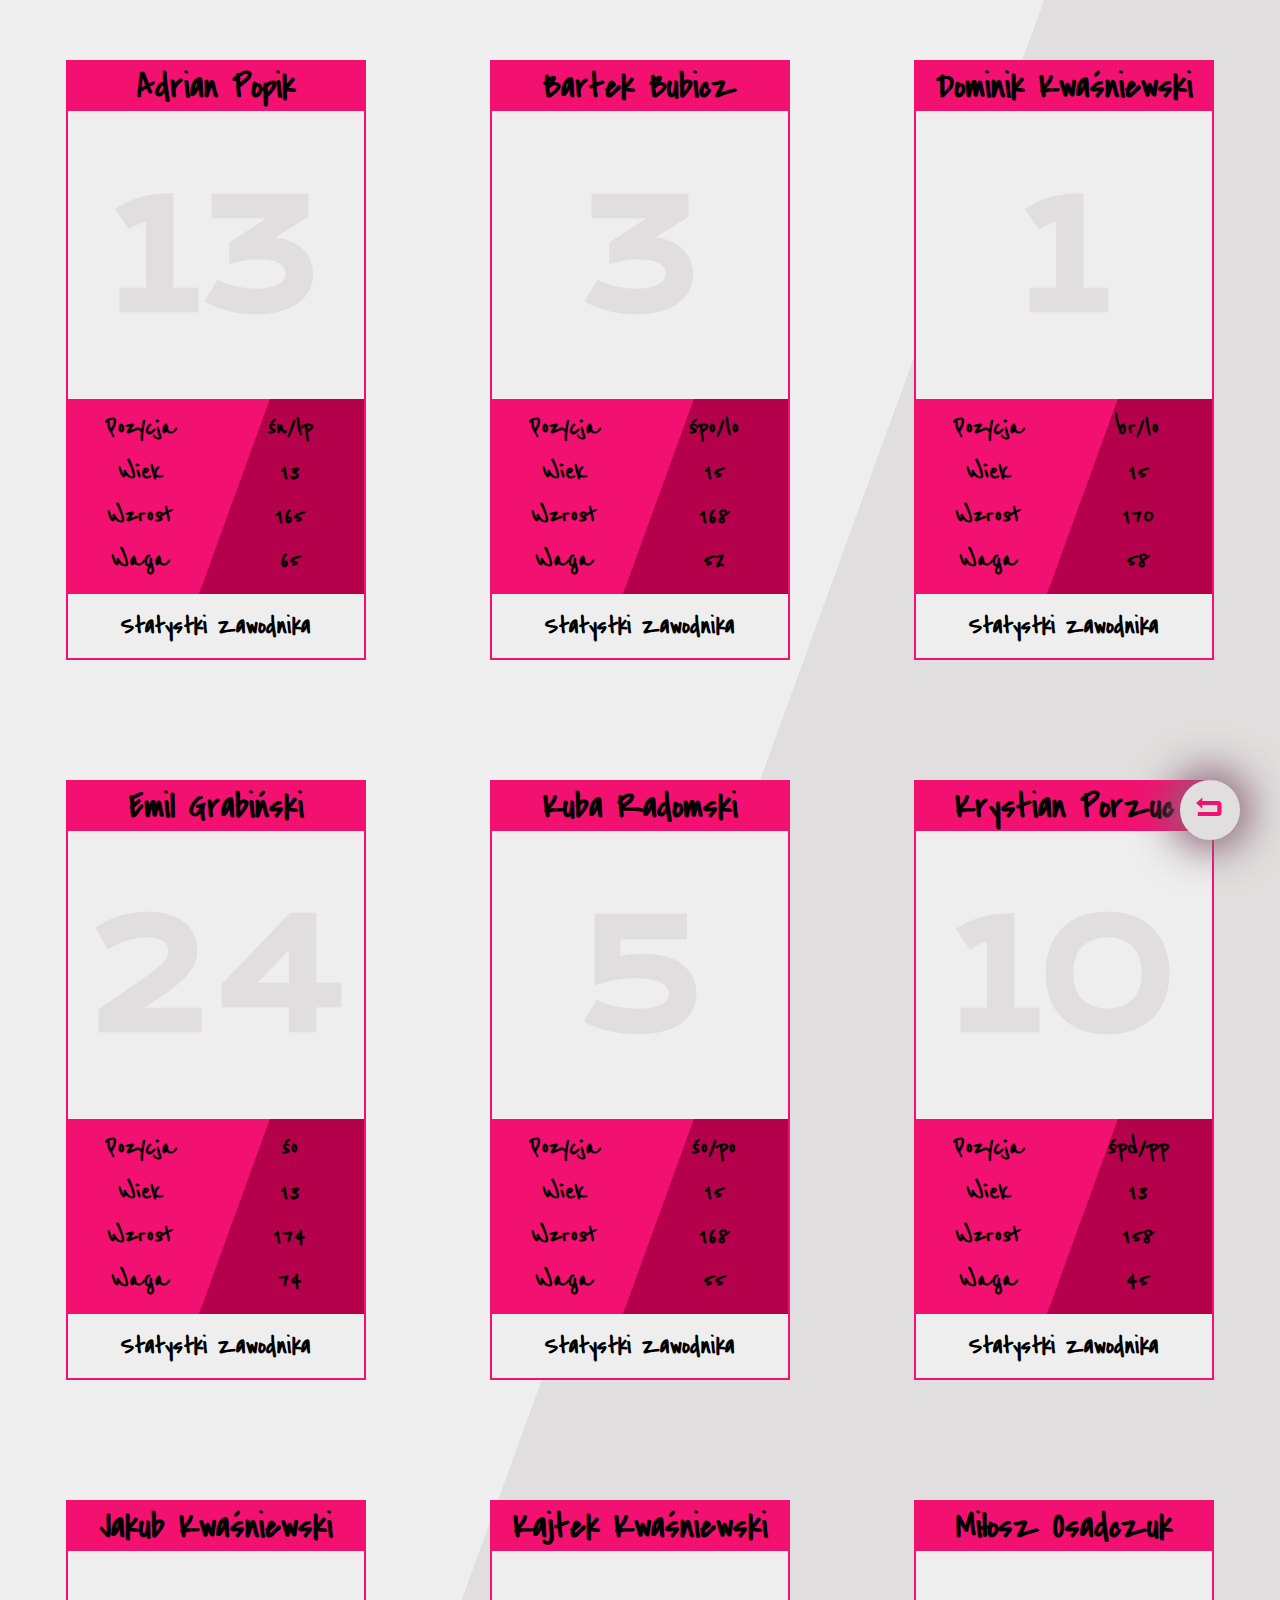
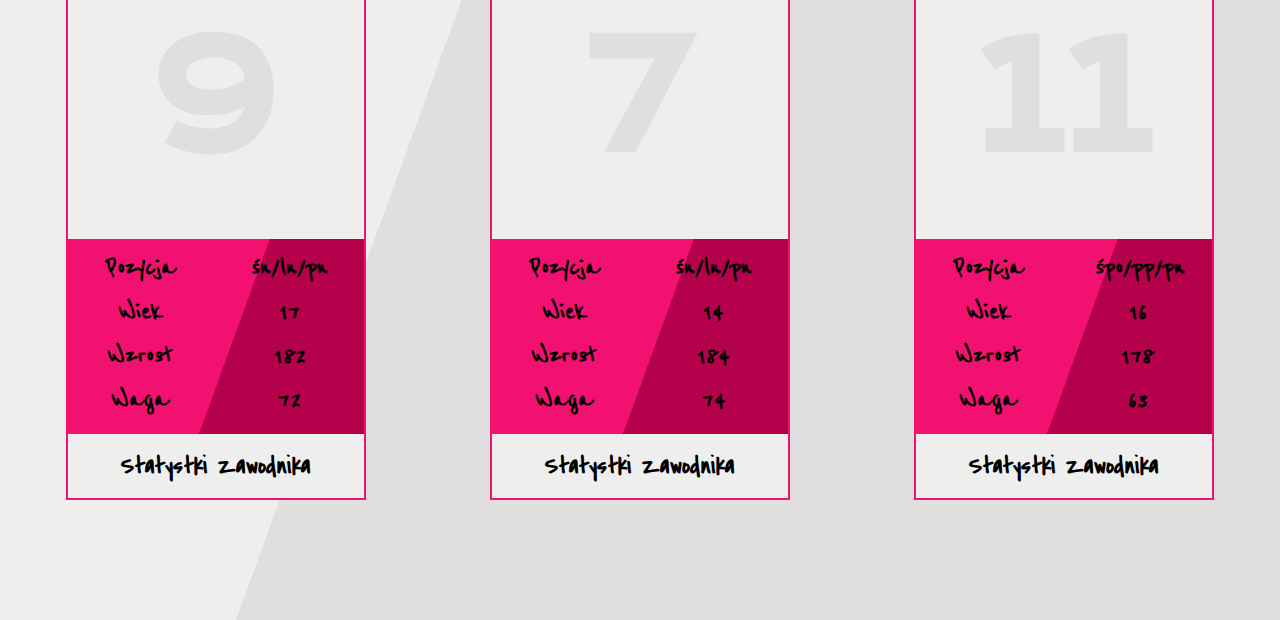
==== players/index.html @ 235dcdcd "Add files via upload" ====
<!DOCTYPE html>
<html lang="pl">
<head>
    <meta charset="UTF-8">
    <meta http-equiv="X-UA-Compatible" content="IE=edge">
    <meta name="viewport" content="width=device-width, initial-scale=1.0">
    <link rel="preconnect" href="https://fonts.gstatic.com">
    <link rel="icon" type="image/png" sizes="16x16"  href="/favicons/favicon-16x16.png">
    <meta name="msapplication-TileColor" content="#ffffff">
    <meta name="theme-color" content="#ffffff">
    <link href="https://fonts.googleapis.com/css2?family=Covered+By+Your+Grace&family=Krona+One&family=Reenie+Beanie&family=Roboto:wght@300&display=swap" rel="stylesheet">
    <link rel="stylesheet" href="fontello-c456f801/css/fontello.css" type="text/css"/>
    <link rel="stylesheet" href="new.css">
    <title>Zawodnicy</title>
</head>
<body>
    <div class="players">
        <div class="player">
            <h1 class="name">Adrian Popik</h1>
            <div class="box"><h2 class="nm">13</h2></div>
            <div class="info">
                <h2 class="poz">Pozycja</h2>
                <h2 class="poz nom">śn/lp</h2>
                <h2 class="wiek">Wiek</h2>
                <h2 class="wiek nom">13</h2>
                <h2 class="wzrost">Wzrost</h2>
                <h2 class="wzrost nom">165</h2>
                <h2 class="waga">Waga</h2>
                <h2 class="waga nom">65</h2>
            </div>
            <h2 class="stat"><a href="../index.html">Statystki Zawodnika</a></h2>
        </div>
    <div class="player">
        <h1 class="name">Bartek Bubicz</h1>
        <div class="box"><h2 class="nm">3</h2></div>
        <div class="info">
            <h2 class="poz">Pozycja</h2>
            <h2 class="poz nom">śpo/lo</h2>
            <h2 class="wiek">Wiek</h2>
            <h2 class="wiek nom">15</h2>
            <h2 class="wzrost">Wzrost</h2>
            <h2 class="wzrost nom">168</h2>
            <h2 class="waga">Waga</h2>
            <h2 class="waga nom">52</h2>
        </div>
        <h2 class="stat"><a href="../index.html">Statystki Zawodnika</a></h2>
    </div>
    <div class="player">
        <h1 class="name">Dominik Kwaśniewski</h1>
        <div class="box"><h2 class="nm">1</h2></div>
        <div class="info">
            <h2 class="poz">Pozycja</h2>
            <h2 class="poz nom">br/lo</h2>
            <h2 class="wiek">Wiek</h2>
            <h2 class="wiek nom">15</h2>
            <h2 class="wzrost">Wzrost</h2>
            <h2 class="wzrost nom">170</h2>
            <h2 class="waga">Waga</h2>
            <h2 class="waga nom">58</h2>
        </div>
        <h2 class="stat"><a href="../index.html">Statystki Zawodnika</a></h2>
    </div>
    <div class="player">
        <h1 class="name">Emil Grabiński</h1>
        <div class="box"><h2 class="nm">24</h2></div>
        <div class="info">
            <h2 class="poz">Pozycja</h2>
            <h2 class="poz nom">śo</h2>
            <h2 class="wiek">Wiek</h2>
            <h2 class="wiek nom">13</h2>
            <h2 class="wzrost">Wzrost</h2>
            <h2 class="wzrost nom">174</h2>
            <h2 class="waga">Waga</h2>
            <h2 class="waga nom">74</h2>
        </div>
        <h2 class="stat"><a href="../index.html">Statystki Zawodnika</a></h2>
    </div>
    <div class="player">
        <h1 class="name">Kuba Radomski</h1>
        <div class="box"><h2 class="nm">5</h2></div>
        <div class="info">
            <h2 class="poz">Pozycja</h2>
            <h2 class="poz nom">śo/po</h2>
            <h2 class="wiek">Wiek</h2>
            <h2 class="wiek nom">15</h2>
            <h2 class="wzrost">Wzrost</h2>
            <h2 class="wzrost nom">168</h2>
            <h2 class="waga">Waga</h2>
            <h2 class="waga nom">55</h2>
        </div>
        <h2 class="stat"><a href="../index.html">Statystki Zawodnika</a></h2>
    </div>  
    <div class="player">
        <h1 class="name">Krystian Porzuc</h1>
        <div class="box"><h2 class="nm">10</h2></div>
        <div class="info">
            <h2 class="poz">Pozycja</h2>
            <h2 class="poz nom">śpd/pp</h2>
            <h2 class="wiek">Wiek</h2>
            <h2 class="wiek nom">13</h2>
            <h2 class="wzrost">Wzrost</h2>
            <h2 class="wzrost nom">158</h2>
            <h2 class="waga">Waga</h2>
            <h2 class="waga nom">45</h2>
        </div>
        <h2 class="stat"><a href="../index.html">Statystki Zawodnika</a></h2>
    </div>
    <div class="player">
        <h1 class="name">Jakub Kwaśniewski</h1>
        <div class="box"><h2 class="nm">9</h2></div>
        <div class="info">
            <h2 class="poz">Pozycja</h2>
            <h2 class="poz nom">śn/ln/pn</h2>
            <h2 class="wiek">Wiek</h2>
            <h2 class="wiek nom">17</h2>
            <h2 class="wzrost">Wzrost</h2>
            <h2 class="wzrost nom">182</h2>
            <h2 class="waga">Waga</h2>
            <h2 class="waga nom">72</h2>
        </div>
        <h2 class="stat"><a href="../index.html">Statystki Zawodnika</a></h2>
    </div>
    <div class="player">
        <h1 class="name">Kajtek Kwaśniewski</h1>
        <div class="box"><h2 class="nm">7</h2></div>
        <div class="info">
            <h2 class="poz">Pozycja</h2>
            <h2 class="poz nom">śn/ln/pn</h2>
            <h2 class="wiek">Wiek</h2>
            <h2 class="wiek nom">14</h2>
            <h2 class="wzrost">Wzrost</h2>
            <h2 class="wzrost nom">184</h2>
            <h2 class="waga">Waga</h2>
            <h2 class="waga nom">74</h2>
        </div>
        <h2 class="stat"><a href="../index.html">Statystki Zawodnika</a></h2>
    </div>
    <div class="player">
        <h1 class="name">Miłosz Osadczuk</h1>
        <div class="box"><h2 class="nm">11</h2></div>
        <div class="info">
            <h2 class="poz">Pozycja</h2>
            <h2 class="poz nom">śpo/pp/pn</h2>
            <h2 class="wiek">Wiek</h2>
            <h2 class="wiek nom">16</h2>
            <h2 class="wzrost">Wzrost</h2>
            <h2 class="wzrost nom">178</h2>
            <h2 class="waga">Waga</h2>
            <h2 class="waga nom">63</h2>
        </div>
        <h2 class="stat"><a href="../index.html">Statystki Zawodnika</a></h2>
        </div>
    </div>
    <div class="kanadyjka">
        <a href="../index.html" target="_self"><i class="demo-icon icon-back"></i></a> 
     </div>
    <script src="script.js"></script>
</body>
</html>
---- players/fontello-c456f801/css/fontello.css ----
@font-face {
  font-family: 'fontello';
  src: url('../font/fontello.eot?58274508');
  src: url('../font/fontello.eot?58274508#iefix') format('embedded-opentype'),
       url('../font/fontello.woff2?58274508') format('woff2'),
       url('../font/fontello.woff?58274508') format('woff'),
       url('../font/fontello.ttf?58274508') format('truetype'),
       url('../font/fontello.svg?58274508#fontello') format('svg');
  font-weight: normal;
  font-style: normal;
}
/* Chrome hack: SVG is rendered more smooth in Windozze. 100% magic, uncomment if you need it. */
/* Note, that will break hinting! In other OS-es font will be not as sharp as it could be */
/*
@media screen and (-webkit-min-device-pixel-ratio:0) {
  @font-face {
    font-family: 'fontello';
    src: url('../font/fontello.svg?58274508#fontello') format('svg');
  }
}
*/
 
 [class^="icon-"]:before, [class*=" icon-"]:before {
  font-family: "fontello";
  font-style: normal;
  font-weight: normal;
  speak: never;
 
  display: inline-block;
  text-decoration: inherit;
  width: 1em;
  margin-right: .2em;
  text-align: center;
  /* opacity: .8; */
 
  /* For safety - reset parent styles, that can break glyph codes*/
  font-variant: normal;
  text-transform: none;
 
  /* fix buttons height, for twitter bootstrap */
  line-height: 1em;
 
  /* Animation center compensation - margins should be symmetric */
  /* remove if not needed */
  margin-left: .2em;
 
  /* you can be more comfortable with increased icons size */
  /* font-size: 120%; */
 
  /* Font smoothing. That was taken from TWBS */
  -webkit-font-smoothing: antialiased;
  -moz-osx-font-smoothing: grayscale;
 
  /* Uncomment for 3D effect */
  /* text-shadow: 1px 1px 1px rgba(127, 127, 127, 0.3); */
}
 
.icon-back:before { content: '\e800'; } /* '' */
---- players/new.css ----
/*
font-family: 'Krona One', sans-serif;
font-family: 'Reenie Beanie', cursive;
font-family: 'Roboto', sans-serif;
font-family: 'Covered By Your Grace', cursive;
*/
body{
    margin:0;
    padding:0;
    background: linear-gradient(110deg, #eeeeee 50%, #e0dede 50%);
    font-family: 'Roboto', sans-serif;
}
.players{
    width:100wh;
    text-align: center;
}
.player{
    width:300px;
    height:600px;
    margin:60px;
    text-align: center;
    box-sizing: border-box;
    background-color:#eeeeee;
    border: 2px solid #f21170;
    display: inline-block;
}
.name{
    font-family: 'Covered By Your Grace', cursive;
    font-size: 35px;
    margin: 0;
    background-color: #f21170;
}
.nm{
    font-family: 'Krona One', sans-serif;
    font-size:150px;
    margin:50px 0;
    color: #e0dede;
}
.info{
    text-align: left;
    background: linear-gradient(110deg, #f21170 55%, #b5004c 55%);
    height:195px;
}
.info>h2{
    margin:10px 30px 0px 30px;
    font-size:30px;
    width: 85px;
    height: 34px;
    font-family: 'Reenie Beanie', cursive;
    box-sizing: border-box;
    text-align: center;
}
.stat>a{
    text-decoration: none;
    color:#000000;
    font-family: 'Covered By Your Grace', cursive;
}
.stat>a:hover{
    color:#b5004c;
}
.poz{
    display: inline-block;
}
.wiek{
    display: inline-block;
}
.wzrost{
    display: inline-block;
}
.waga{
    display: inline-block;
}
.stat{
    margin:15px 0;
}
.kanadyjka{
    float:right;
    position: -webkit-sticky;
    position: sticky;
    bottom: 60px;
    right:0;
    margin: 0 40px;
    border: 2px solid #e0dede;
    width: 60px;
    height: 60px;
    border-radius: 50%;
    text-align: center;
    background-color: #e0dede;
    box-sizing: border-box;
    box-shadow: 0px 0px 40px 10px #8a6574;
}
.icon-back{
    color:#f21170;
    font-size: 30px;
    text-align: center;
    position: relative;
    left: -2px;
}
.kanadyjka>a{
    display: block;
    margin-top: 10px;
    height: 40px;
    width: 40px;
    margin:8px auto;
    border-radius: 50%;
    text-align: center;
}
::-webkit-scrollbar {
    width: 15px;
}
::-webkit-scrollbar-track {
    box-shadow: inset 0 0 5px #eeeeee;
}
::-webkit-scrollbar-thumb {
    background: #f21170;
}
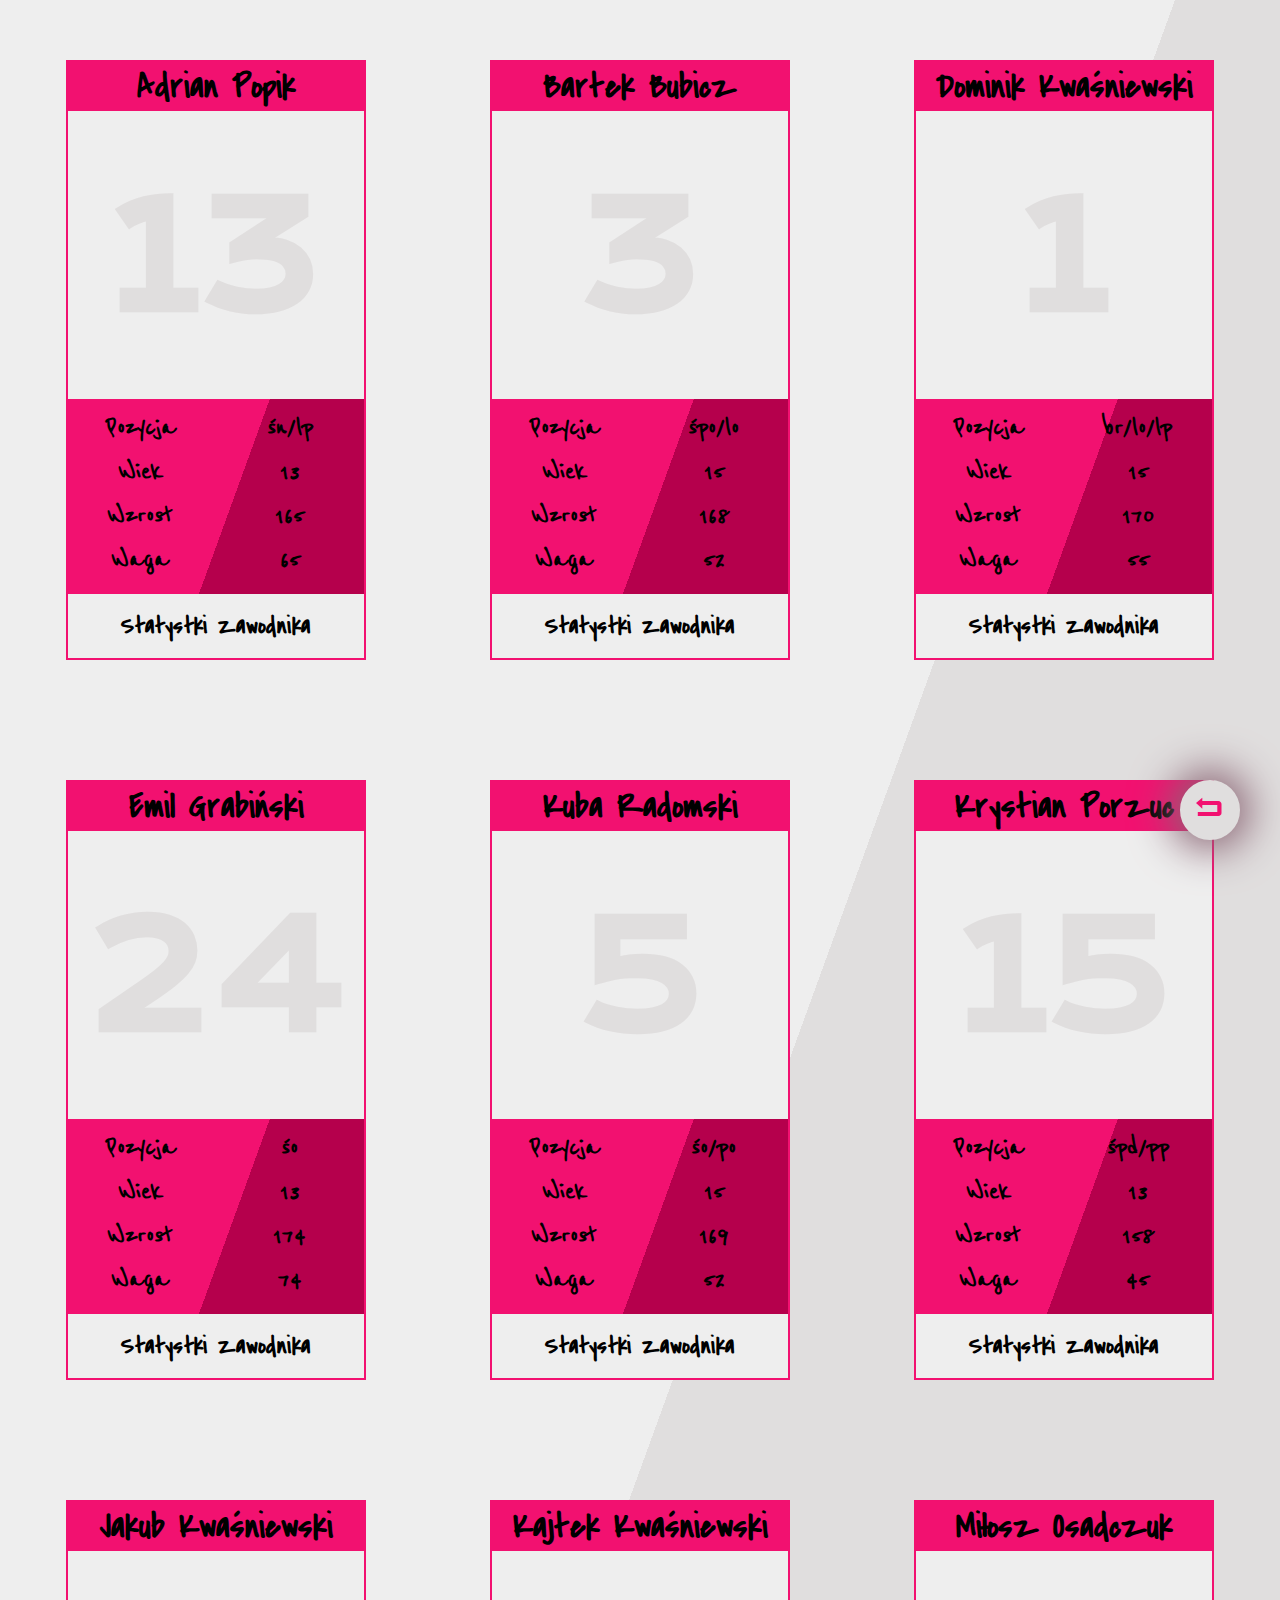
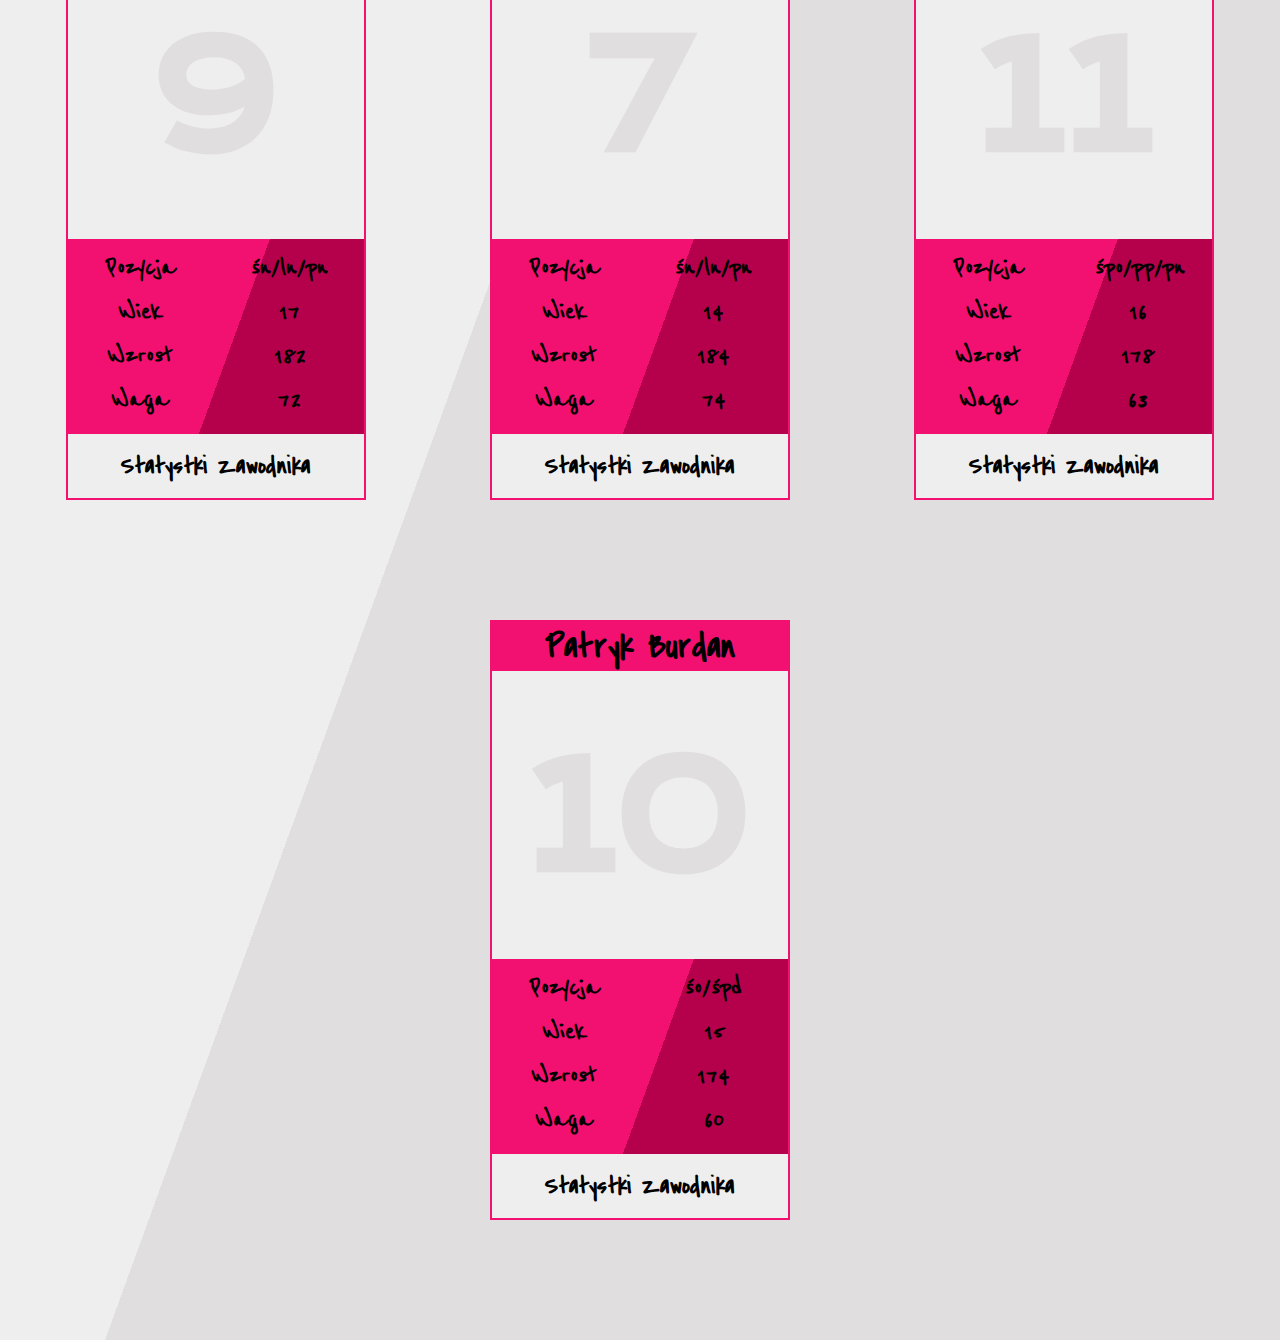
==== commit 750b13ad: "Add files via upload" ====
--- a/players/index.html
+++ b/players/index.html
@@ -50,13 +50,13 @@
         <div class="box"><h2 class="nm">1</h2></div>
         <div class="info">
             <h2 class="poz">Pozycja</h2>
-            <h2 class="poz nom">br/lo</h2>
+            <h2 class="poz nom">br/lo/lp</h2>
             <h2 class="wiek">Wiek</h2>
             <h2 class="wiek nom">15</h2>
             <h2 class="wzrost">Wzrost</h2>
             <h2 class="wzrost nom">170</h2>
             <h2 class="waga">Waga</h2>
-            <h2 class="waga nom">58</h2>
+            <h2 class="waga nom">55</h2>
         </div>
         <h2 class="stat"><a href="../index.html">Statystki Zawodnika</a></h2>
     </div>
@@ -84,15 +84,15 @@
             <h2 class="wiek">Wiek</h2>
             <h2 class="wiek nom">15</h2>
             <h2 class="wzrost">Wzrost</h2>
-            <h2 class="wzrost nom">168</h2>
+            <h2 class="wzrost nom">169</h2>
             <h2 class="waga">Waga</h2>
-            <h2 class="waga nom">55</h2>
+            <h2 class="waga nom">52</h2>
         </div>
         <h2 class="stat"><a href="../index.html">Statystki Zawodnika</a></h2>
     </div>  
     <div class="player">
         <h1 class="name">Krystian Porzuc</h1>
-        <div class="box"><h2 class="nm">10</h2></div>
+        <div class="box"><h2 class="nm">15</h2></div>
         <div class="info">
             <h2 class="poz">Pozycja</h2>
             <h2 class="poz nom">śpd/pp</h2>
@@ -150,6 +150,21 @@
         </div>
         <h2 class="stat"><a href="../index.html">Statystki Zawodnika</a></h2>
         </div>
+    <div class="player">
+        <h1 class="name">Patryk Burdan</h1>
+        <div class="box"><h2 class="nm">10</h2></div>
+        <div class="info">
+            <h2 class="poz">Pozycja</h2>
+            <h2 class="poz nom">śo/śpd</h2>
+            <h2 class="wiek">Wiek</h2>
+            <h2 class="wiek nom">15</h2>
+            <h2 class="wzrost">Wzrost</h2>
+            <h2 class="wzrost nom">174</h2>
+            <h2 class="waga">Waga</h2>
+            <h2 class="waga nom">60</h2>
+        </div>
+        <h2 class="stat"><a href="../index.html">Statystki Zawodnika</a></h2>
+        </div>
     </div>
     <div class="kanadyjka">
         <a href="../index.html" target="_self"><i class="demo-icon icon-back"></i></a> 
